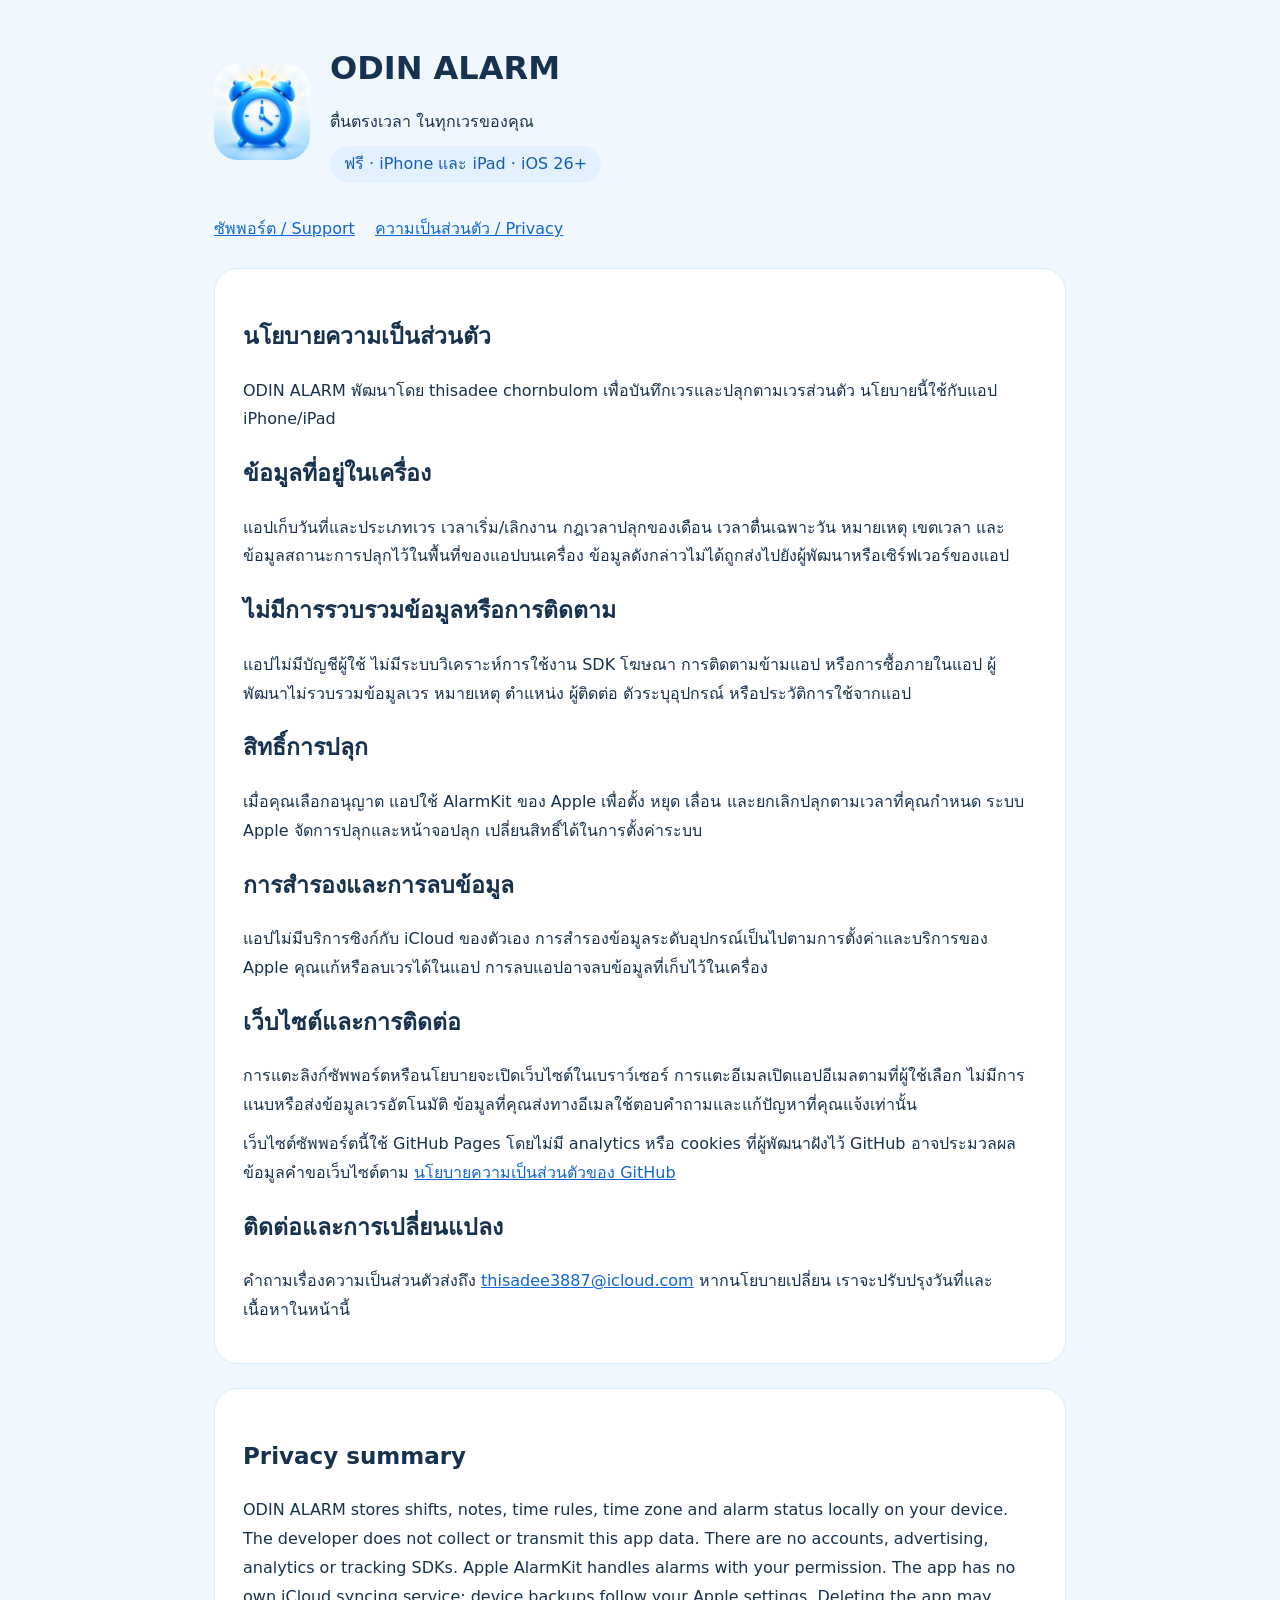
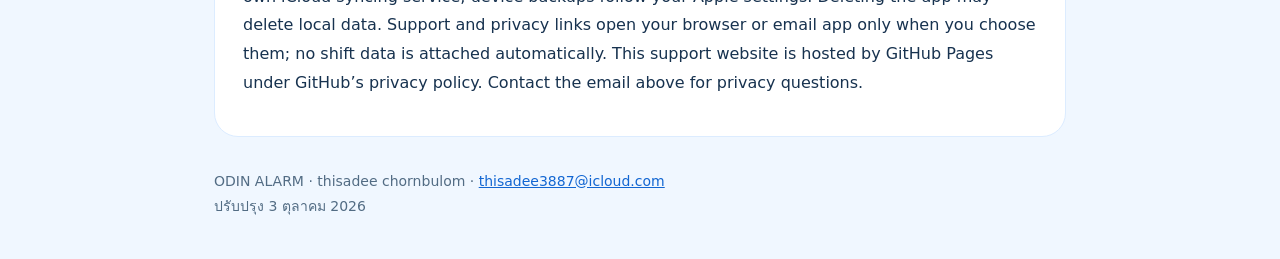
==== privacy.html @ b1038493 "Publish ODIN ALARM support and privacy policy" ====
<!doctype html><html lang="th"><head><meta charset="utf-8"><meta name="viewport" content="width=device-width,initial-scale=1"><title>ODIN ALARM — ความเป็นส่วนตัว</title><link rel="stylesheet" href="style.css"></head><body><main><header><img src="icon.png" alt="ไอคอน ODIN ALARM"><div><h1>ODIN ALARM</h1><p>ตื่นตรงเวลา ในทุกเวรของคุณ</p><span class="badge">ฟรี · iPhone และ iPad · iOS 26+</span></div></header><nav><a href="index.html">ซัพพอร์ต / Support</a><a href="privacy.html">ความเป็นส่วนตัว / Privacy</a></nav><section class="card"><h2>นโยบายความเป็นส่วนตัว</h2><p>ODIN ALARM พัฒนาโดย thisadee chornbulom เพื่อบันทึกเวรและปลุกตามเวรส่วนตัว นโยบายนี้ใช้กับแอป iPhone/iPad</p><h2>ข้อมูลที่อยู่ในเครื่อง</h2><p>แอปเก็บวันที่และประเภทเวร เวลาเริ่ม/เลิกงาน กฎเวลาปลุกของเดือน เวลาตื่นเฉพาะวัน หมายเหตุ เขตเวลา และข้อมูลสถานะการปลุกไว้ในพื้นที่ของแอปบนเครื่อง ข้อมูลดังกล่าวไม่ได้ถูกส่งไปยังผู้พัฒนาหรือเซิร์ฟเวอร์ของแอป</p><h2>ไม่มีการรวบรวมข้อมูลหรือการติดตาม</h2><p>แอปไม่มีบัญชีผู้ใช้ ไม่มีระบบวิเคราะห์การใช้งาน SDK โฆษณา การติดตามข้ามแอป หรือการซื้อภายในแอป ผู้พัฒนาไม่รวบรวมข้อมูลเวร หมายเหตุ ตำแหน่ง ผู้ติดต่อ ตัวระบุอุปกรณ์ หรือประวัติการใช้จากแอป</p><h2>สิทธิ์การปลุก</h2><p>เมื่อคุณเลือกอนุญาต แอปใช้ AlarmKit ของ Apple เพื่อตั้ง หยุด เลื่อน และยกเลิกปลุกตามเวลาที่คุณกำหนด ระบบ Apple จัดการปลุกและหน้าจอปลุก เปลี่ยนสิทธิ์ได้ในการตั้งค่าระบบ</p><h2>การสำรองและการลบข้อมูล</h2><p>แอปไม่มีบริการซิงก์กับ iCloud ของตัวเอง การสำรองข้อมูลระดับอุปกรณ์เป็นไปตามการตั้งค่าและบริการของ Apple คุณแก้หรือลบเวรได้ในแอป การลบแอปอาจลบข้อมูลที่เก็บไว้ในเครื่อง</p><h2>เว็บไซต์และการติดต่อ</h2><p>การแตะลิงก์ซัพพอร์ตหรือนโยบายจะเปิดเว็บไซต์ในเบราว์เซอร์ การแตะอีเมลเปิดแอปอีเมลตามที่ผู้ใช้เลือก ไม่มีการแนบหรือส่งข้อมูลเวรอัตโนมัติ ข้อมูลที่คุณส่งทางอีเมลใช้ตอบคำถามและแก้ปัญหาที่คุณแจ้งเท่านั้น</p><p>เว็บไซต์ซัพพอร์ตนี้ใช้ GitHub Pages โดยไม่มี analytics หรือ cookies ที่ผู้พัฒนาฝังไว้ GitHub อาจประมวลผลข้อมูลคำขอเว็บไซต์ตาม <a href="https://docs.github.com/en/site-policy/privacy-policies/github-general-privacy-statement">นโยบายความเป็นส่วนตัวของ GitHub</a></p><h2>ติดต่อและการเปลี่ยนแปลง</h2><p>คำถามเรื่องความเป็นส่วนตัวส่งถึง <a href="mailto:thisadee3887@icloud.com">thisadee3887@icloud.com</a> หากนโยบายเปลี่ยน เราจะปรับปรุงวันที่และเนื้อหาในหน้านี้</p></section><section class="card" lang="en"><h2>Privacy summary</h2><p>ODIN ALARM stores shifts, notes, time rules, time zone and alarm status locally on your device. The developer does not collect or transmit this app data. There are no accounts, advertising, analytics or tracking SDKs. Apple AlarmKit handles alarms with your permission. The app has no own iCloud syncing service; device backups follow your Apple settings. Deleting the app may delete local data. Support and privacy links open your browser or email app only when you choose them; no shift data is attached automatically. This support website is hosted by GitHub Pages under GitHub’s privacy policy. Contact the email above for privacy questions.</p></section><footer>ODIN ALARM · thisadee chornbulom · <a href="mailto:thisadee3887@icloud.com">thisadee3887@icloud.com</a><br>ปรับปรุง 3 ตุลาคม 2026</footer></main></body></html>
---- style.css ----
*{box-sizing:border-box}body{margin:0;background:#f0f7ff;color:#17324f;font-family:system-ui,-apple-system,"Noto Sans Thai",sans-serif;line-height:1.8}main{max-width:900px;margin:auto;padding:40px 24px}header{display:flex;align-items:center;gap:20px;margin-bottom:32px}header img{width:96px;border-radius:24px}h1{margin:0;font-size:32px}h2{font-size:23px}p{margin:10px 0}a{color:#1266d2}nav{display:flex;gap:20px;flex-wrap:wrap}.card{background:white;border:1px solid #dcecff;border-radius:24px;padding:28px;margin:24px 0}footer{font-size:14px;color:#526c84;margin-top:32px}.badge{display:inline-block;border-radius:20px;background:#e3f0ff;color:#155faf;padding:4px 14px}.muted{color:#526c84}@media(max-width:480px){h1{font-size:26px}header img{width:76px}.card{padding:22px}}
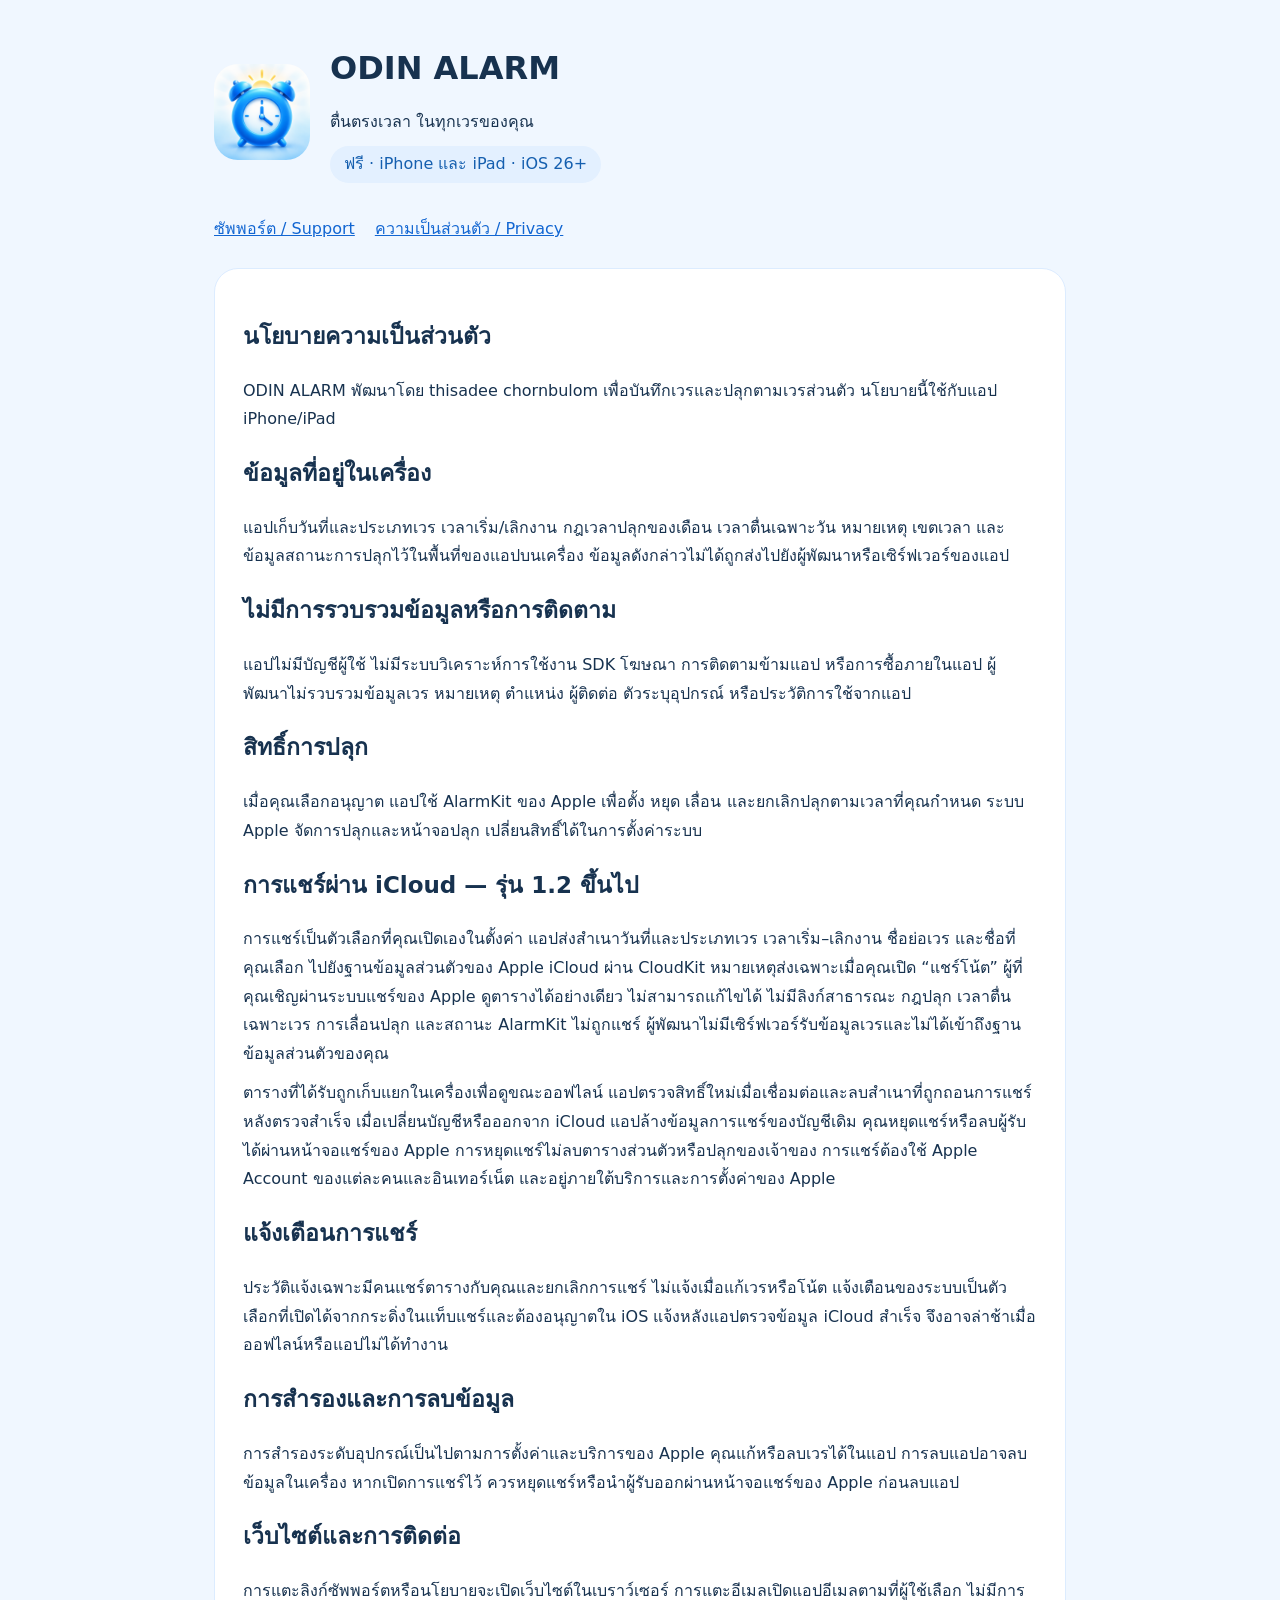
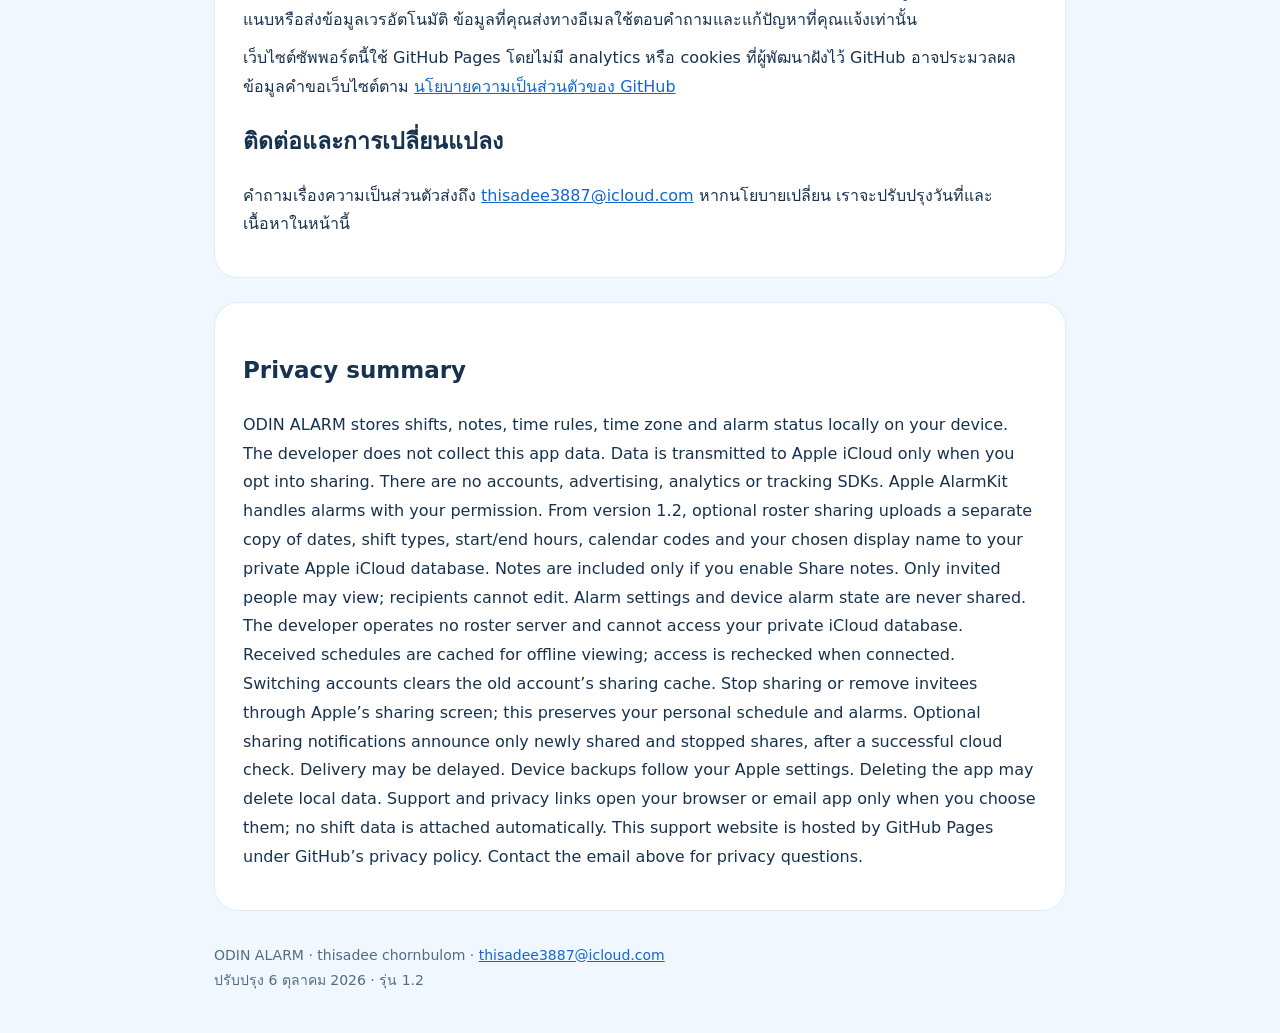
==== commit be0c65d0: "Document optional iCloud roster sharing in ODIN ALARM 1.2" ====
--- a/privacy.html
+++ b/privacy.html
@@ -1 +1 @@
-<!doctype html><html lang="th"><head><meta charset="utf-8"><meta name="viewport" content="width=device-width,initial-scale=1"><title>ODIN ALARM — ความเป็นส่วนตัว</title><link rel="stylesheet" href="style.css"></head><body><main><header><img src="icon.png" alt="ไอคอน ODIN ALARM"><div><h1>ODIN ALARM</h1><p>ตื่นตรงเวลา ในทุกเวรของคุณ</p><span class="badge">ฟรี · iPhone และ iPad · iOS 26+</span></div></header><nav><a href="index.html">ซัพพอร์ต / Support</a><a href="privacy.html">ความเป็นส่วนตัว / Privacy</a></nav><section class="card"><h2>นโยบายความเป็นส่วนตัว</h2><p>ODIN ALARM พัฒนาโดย thisadee chornbulom เพื่อบันทึกเวรและปลุกตามเวรส่วนตัว นโยบายนี้ใช้กับแอป iPhone/iPad</p><h2>ข้อมูลที่อยู่ในเครื่อง</h2><p>แอปเก็บวันที่และประเภทเวร เวลาเริ่ม/เลิกงาน กฎเวลาปลุกของเดือน เวลาตื่นเฉพาะวัน หมายเหตุ เขตเวลา และข้อมูลสถานะการปลุกไว้ในพื้นที่ของแอปบนเครื่อง ข้อมูลดังกล่าวไม่ได้ถูกส่งไปยังผู้พัฒนาหรือเซิร์ฟเวอร์ของแอป</p><h2>ไม่มีการรวบรวมข้อมูลหรือการติดตาม</h2><p>แอปไม่มีบัญชีผู้ใช้ ไม่มีระบบวิเคราะห์การใช้งาน SDK โฆษณา การติดตามข้ามแอป หรือการซื้อภายในแอป ผู้พัฒนาไม่รวบรวมข้อมูลเวร หมายเหตุ ตำแหน่ง ผู้ติดต่อ ตัวระบุอุปกรณ์ หรือประวัติการใช้จากแอป</p><h2>สิทธิ์การปลุก</h2><p>เมื่อคุณเลือกอนุญาต แอปใช้ AlarmKit ของ Apple เพื่อตั้ง หยุด เลื่อน และยกเลิกปลุกตามเวลาที่คุณกำหนด ระบบ Apple จัดการปลุกและหน้าจอปลุก เปลี่ยนสิทธิ์ได้ในการตั้งค่าระบบ</p><h2>การสำรองและการลบข้อมูล</h2><p>แอปไม่มีบริการซิงก์กับ iCloud ของตัวเอง การสำรองข้อมูลระดับอุปกรณ์เป็นไปตามการตั้งค่าและบริการของ Apple คุณแก้หรือลบเวรได้ในแอป การลบแอปอาจลบข้อมูลที่เก็บไว้ในเครื่อง</p><h2>เว็บไซต์และการติดต่อ</h2><p>การแตะลิงก์ซัพพอร์ตหรือนโยบายจะเปิดเว็บไซต์ในเบราว์เซอร์ การแตะอีเมลเปิดแอปอีเมลตามที่ผู้ใช้เลือก ไม่มีการแนบหรือส่งข้อมูลเวรอัตโนมัติ ข้อมูลที่คุณส่งทางอีเมลใช้ตอบคำถามและแก้ปัญหาที่คุณแจ้งเท่านั้น</p><p>เว็บไซต์ซัพพอร์ตนี้ใช้ GitHub Pages โดยไม่มี analytics หรือ cookies ที่ผู้พัฒนาฝังไว้ GitHub อาจประมวลผลข้อมูลคำขอเว็บไซต์ตาม <a href="https://docs.github.com/en/site-policy/privacy-policies/github-general-privacy-statement">นโยบายความเป็นส่วนตัวของ GitHub</a></p><h2>ติดต่อและการเปลี่ยนแปลง</h2><p>คำถามเรื่องความเป็นส่วนตัวส่งถึง <a href="mailto:thisadee3887@icloud.com">thisadee3887@icloud.com</a> หากนโยบายเปลี่ยน เราจะปรับปรุงวันที่และเนื้อหาในหน้านี้</p></section><section class="card" lang="en"><h2>Privacy summary</h2><p>ODIN ALARM stores shifts, notes, time rules, time zone and alarm status locally on your device. The developer does not collect or transmit this app data. There are no accounts, advertising, analytics or tracking SDKs. Apple AlarmKit handles alarms with your permission. The app has no own iCloud syncing service; device backups follow your Apple settings. Deleting the app may delete local data. Support and privacy links open your browser or email app only when you choose them; no shift data is attached automatically. This support website is hosted by GitHub Pages under GitHub’s privacy policy. Contact the email above for privacy questions.</p></section><footer>ODIN ALARM · thisadee chornbulom · <a href="mailto:thisadee3887@icloud.com">thisadee3887@icloud.com</a><br>ปรับปรุง 3 ตุลาคม 2026</footer></main></body></html>+<!doctype html><html lang="th"><head><meta charset="utf-8"><meta name="viewport" content="width=device-width,initial-scale=1"><title>ODIN ALARM — ความเป็นส่วนตัว</title><link rel="stylesheet" href="style.css"></head><body><main><header><img src="icon.png" alt="ไอคอน ODIN ALARM"><div><h1>ODIN ALARM</h1><p>ตื่นตรงเวลา ในทุกเวรของคุณ</p><span class="badge">ฟรี · iPhone และ iPad · iOS 26+</span></div></header><nav><a href="index.html">ซัพพอร์ต / Support</a><a href="privacy.html">ความเป็นส่วนตัว / Privacy</a></nav><section class="card"><h2>นโยบายความเป็นส่วนตัว</h2><p>ODIN ALARM พัฒนาโดย thisadee chornbulom เพื่อบันทึกเวรและปลุกตามเวรส่วนตัว นโยบายนี้ใช้กับแอป iPhone/iPad</p><h2>ข้อมูลที่อยู่ในเครื่อง</h2><p>แอปเก็บวันที่และประเภทเวร เวลาเริ่ม/เลิกงาน กฎเวลาปลุกของเดือน เวลาตื่นเฉพาะวัน หมายเหตุ เขตเวลา และข้อมูลสถานะการปลุกไว้ในพื้นที่ของแอปบนเครื่อง ข้อมูลดังกล่าวไม่ได้ถูกส่งไปยังผู้พัฒนาหรือเซิร์ฟเวอร์ของแอป</p><h2>ไม่มีการรวบรวมข้อมูลหรือการติดตาม</h2><p>แอปไม่มีบัญชีผู้ใช้ ไม่มีระบบวิเคราะห์การใช้งาน SDK โฆษณา การติดตามข้ามแอป หรือการซื้อภายในแอป ผู้พัฒนาไม่รวบรวมข้อมูลเวร หมายเหตุ ตำแหน่ง ผู้ติดต่อ ตัวระบุอุปกรณ์ หรือประวัติการใช้จากแอป</p><h2>สิทธิ์การปลุก</h2><p>เมื่อคุณเลือกอนุญาต แอปใช้ AlarmKit ของ Apple เพื่อตั้ง หยุด เลื่อน และยกเลิกปลุกตามเวลาที่คุณกำหนด ระบบ Apple จัดการปลุกและหน้าจอปลุก เปลี่ยนสิทธิ์ได้ในการตั้งค่าระบบ</p><h2>การแชร์ผ่าน iCloud — รุ่น 1.2 ขึ้นไป</h2><p>การแชร์เป็นตัวเลือกที่คุณเปิดเองในตั้งค่า แอปส่งสำเนาวันที่และประเภทเวร เวลาเริ่ม–เลิกงาน ชื่อย่อเวร และชื่อที่คุณเลือก ไปยังฐานข้อมูลส่วนตัวของ Apple iCloud ผ่าน CloudKit หมายเหตุส่งเฉพาะเมื่อคุณเปิด “แชร์โน้ต” ผู้ที่คุณเชิญผ่านระบบแชร์ของ Apple ดูตารางได้อย่างเดียว ไม่สามารถแก้ไขได้ ไม่มีลิงก์สาธารณะ กฎปลุก เวลาตื่นเฉพาะเวร การเลื่อนปลุก และสถานะ AlarmKit ไม่ถูกแชร์ ผู้พัฒนาไม่มีเซิร์ฟเวอร์รับข้อมูลเวรและไม่ได้เข้าถึงฐานข้อมูลส่วนตัวของคุณ</p><p>ตารางที่ได้รับถูกเก็บแยกในเครื่องเพื่อดูขณะออฟไลน์ แอปตรวจสิทธิ์ใหม่เมื่อเชื่อมต่อและลบสำเนาที่ถูกถอนการแชร์หลังตรวจสำเร็จ เมื่อเปลี่ยนบัญชีหรือออกจาก iCloud แอปล้างข้อมูลการแชร์ของบัญชีเดิม คุณหยุดแชร์หรือลบผู้รับได้ผ่านหน้าจอแชร์ของ Apple การหยุดแชร์ไม่ลบตารางส่วนตัวหรือปลุกของเจ้าของ การแชร์ต้องใช้ Apple Account ของแต่ละคนและอินเทอร์เน็ต และอยู่ภายใต้บริการและการตั้งค่าของ Apple</p><h2>แจ้งเตือนการแชร์</h2><p>ประวัติแจ้งเฉพาะมีคนแชร์ตารางกับคุณและยกเลิกการแชร์ ไม่แจ้งเมื่อแก้เวรหรือโน้ต แจ้งเตือนของระบบเป็นตัวเลือกที่เปิดได้จากกระดิ่งในแท็บแชร์และต้องอนุญาตใน iOS แจ้งหลังแอปตรวจข้อมูล iCloud สำเร็จ จึงอาจล่าช้าเมื่อออฟไลน์หรือแอปไม่ได้ทำงาน</p><h2>การสำรองและการลบข้อมูล</h2><p>การสำรองระดับอุปกรณ์เป็นไปตามการตั้งค่าและบริการของ Apple คุณแก้หรือลบเวรได้ในแอป การลบแอปอาจลบข้อมูลในเครื่อง หากเปิดการแชร์ไว้ ควรหยุดแชร์หรือนำผู้รับออกผ่านหน้าจอแชร์ของ Apple ก่อนลบแอป</p><h2>เว็บไซต์และการติดต่อ</h2><p>การแตะลิงก์ซัพพอร์ตหรือนโยบายจะเปิดเว็บไซต์ในเบราว์เซอร์ การแตะอีเมลเปิดแอปอีเมลตามที่ผู้ใช้เลือก ไม่มีการแนบหรือส่งข้อมูลเวรอัตโนมัติ ข้อมูลที่คุณส่งทางอีเมลใช้ตอบคำถามและแก้ปัญหาที่คุณแจ้งเท่านั้น</p><p>เว็บไซต์ซัพพอร์ตนี้ใช้ GitHub Pages โดยไม่มี analytics หรือ cookies ที่ผู้พัฒนาฝังไว้ GitHub อาจประมวลผลข้อมูลคำขอเว็บไซต์ตาม <a href="https://docs.github.com/en/site-policy/privacy-policies/github-general-privacy-statement">นโยบายความเป็นส่วนตัวของ GitHub</a></p><h2>ติดต่อและการเปลี่ยนแปลง</h2><p>คำถามเรื่องความเป็นส่วนตัวส่งถึง <a href="mailto:thisadee3887@icloud.com">thisadee3887@icloud.com</a> หากนโยบายเปลี่ยน เราจะปรับปรุงวันที่และเนื้อหาในหน้านี้</p></section><section class="card" lang="en"><h2>Privacy summary</h2><p>ODIN ALARM stores shifts, notes, time rules, time zone and alarm status locally on your device. The developer does not collect this app data. Data is transmitted to Apple iCloud only when you opt into sharing. There are no accounts, advertising, analytics or tracking SDKs. Apple AlarmKit handles alarms with your permission. From version 1.2, optional roster sharing uploads a separate copy of dates, shift types, start/end hours, calendar codes and your chosen display name to your private Apple iCloud database. Notes are included only if you enable Share notes. Only invited people may view; recipients cannot edit. Alarm settings and device alarm state are never shared. The developer operates no roster server and cannot access your private iCloud database. Received schedules are cached for offline viewing; access is rechecked when connected. Switching accounts clears the old account’s sharing cache. Stop sharing or remove invitees through Apple’s sharing screen; this preserves your personal schedule and alarms. Optional sharing notifications announce only newly shared and stopped shares, after a successful cloud check. Delivery may be delayed. Device backups follow your Apple settings. Deleting the app may delete local data. Support and privacy links open your browser or email app only when you choose them; no shift data is attached automatically. This support website is hosted by GitHub Pages under GitHub’s privacy policy. Contact the email above for privacy questions.</p></section><footer>ODIN ALARM · thisadee chornbulom · <a href="mailto:thisadee3887@icloud.com">thisadee3887@icloud.com</a><br>ปรับปรุง 6 ตุลาคม 2026 · รุ่น 1.2</footer></main></body></html>
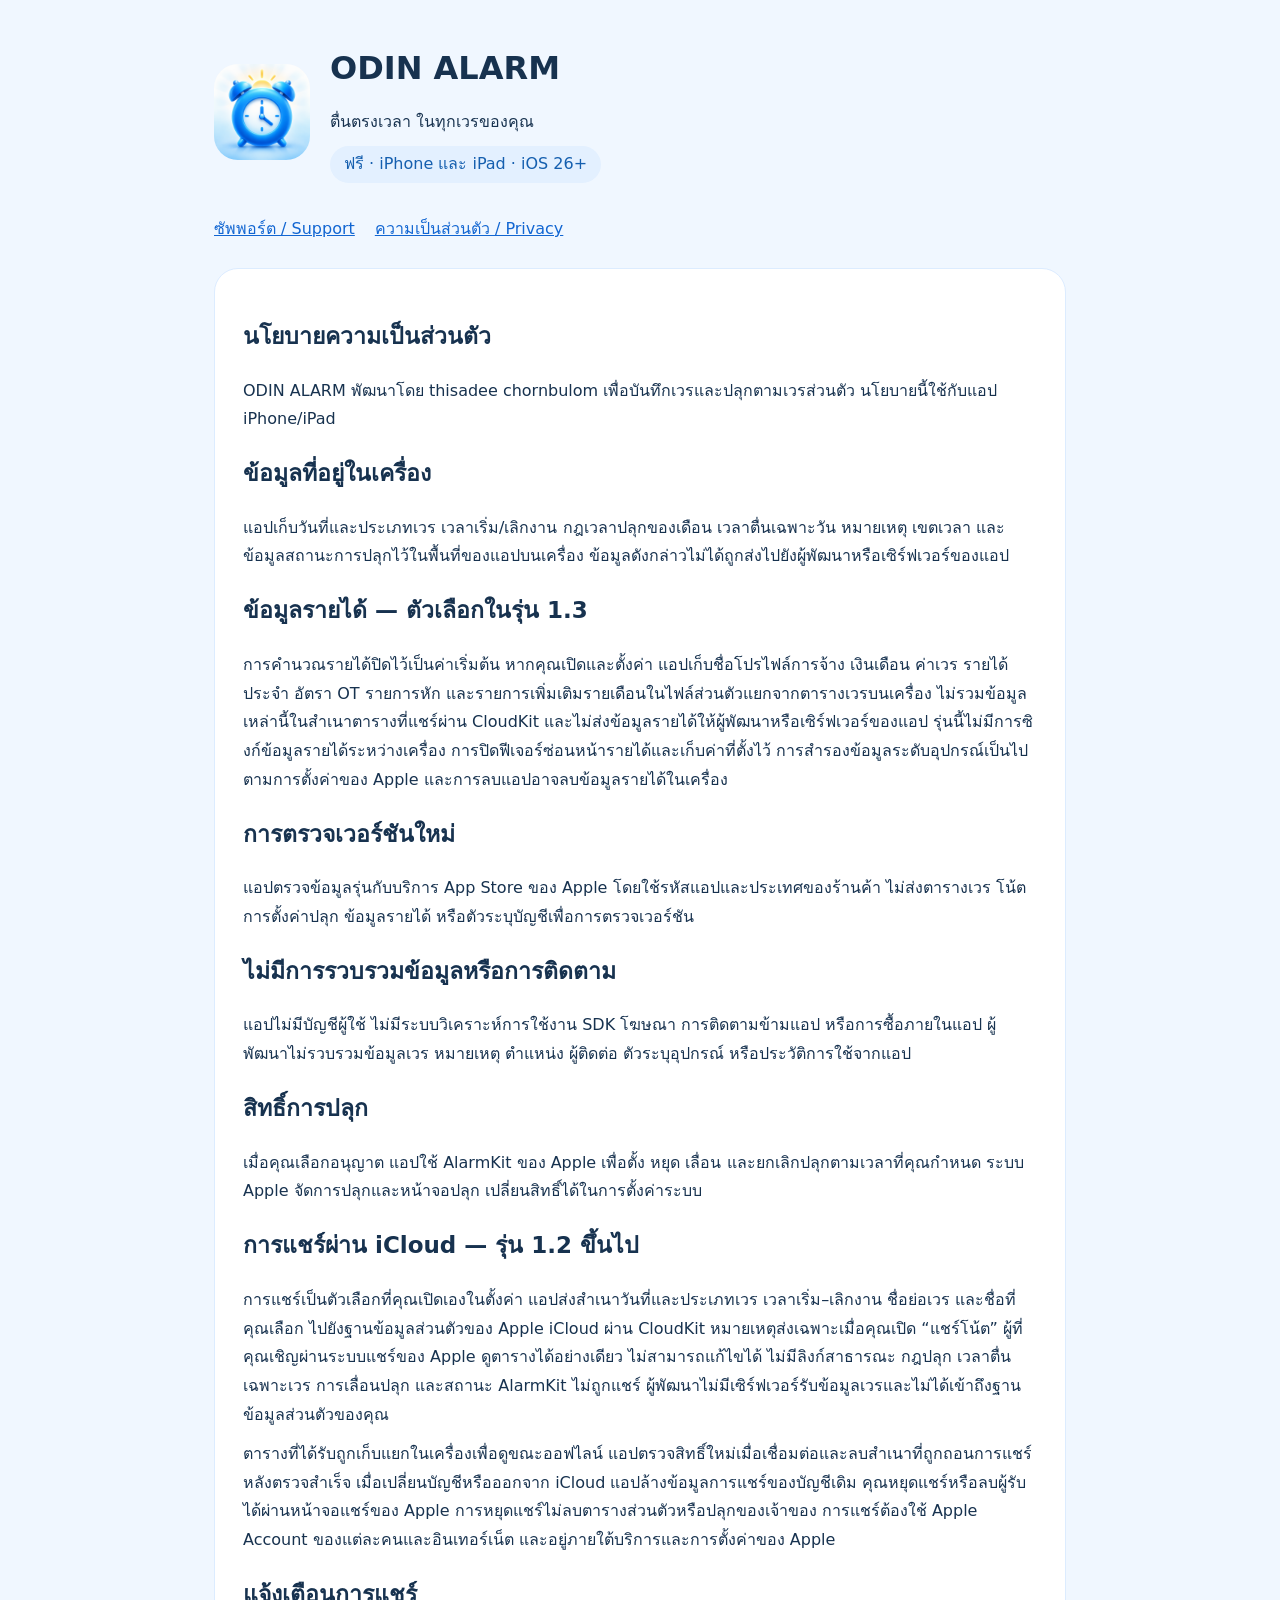
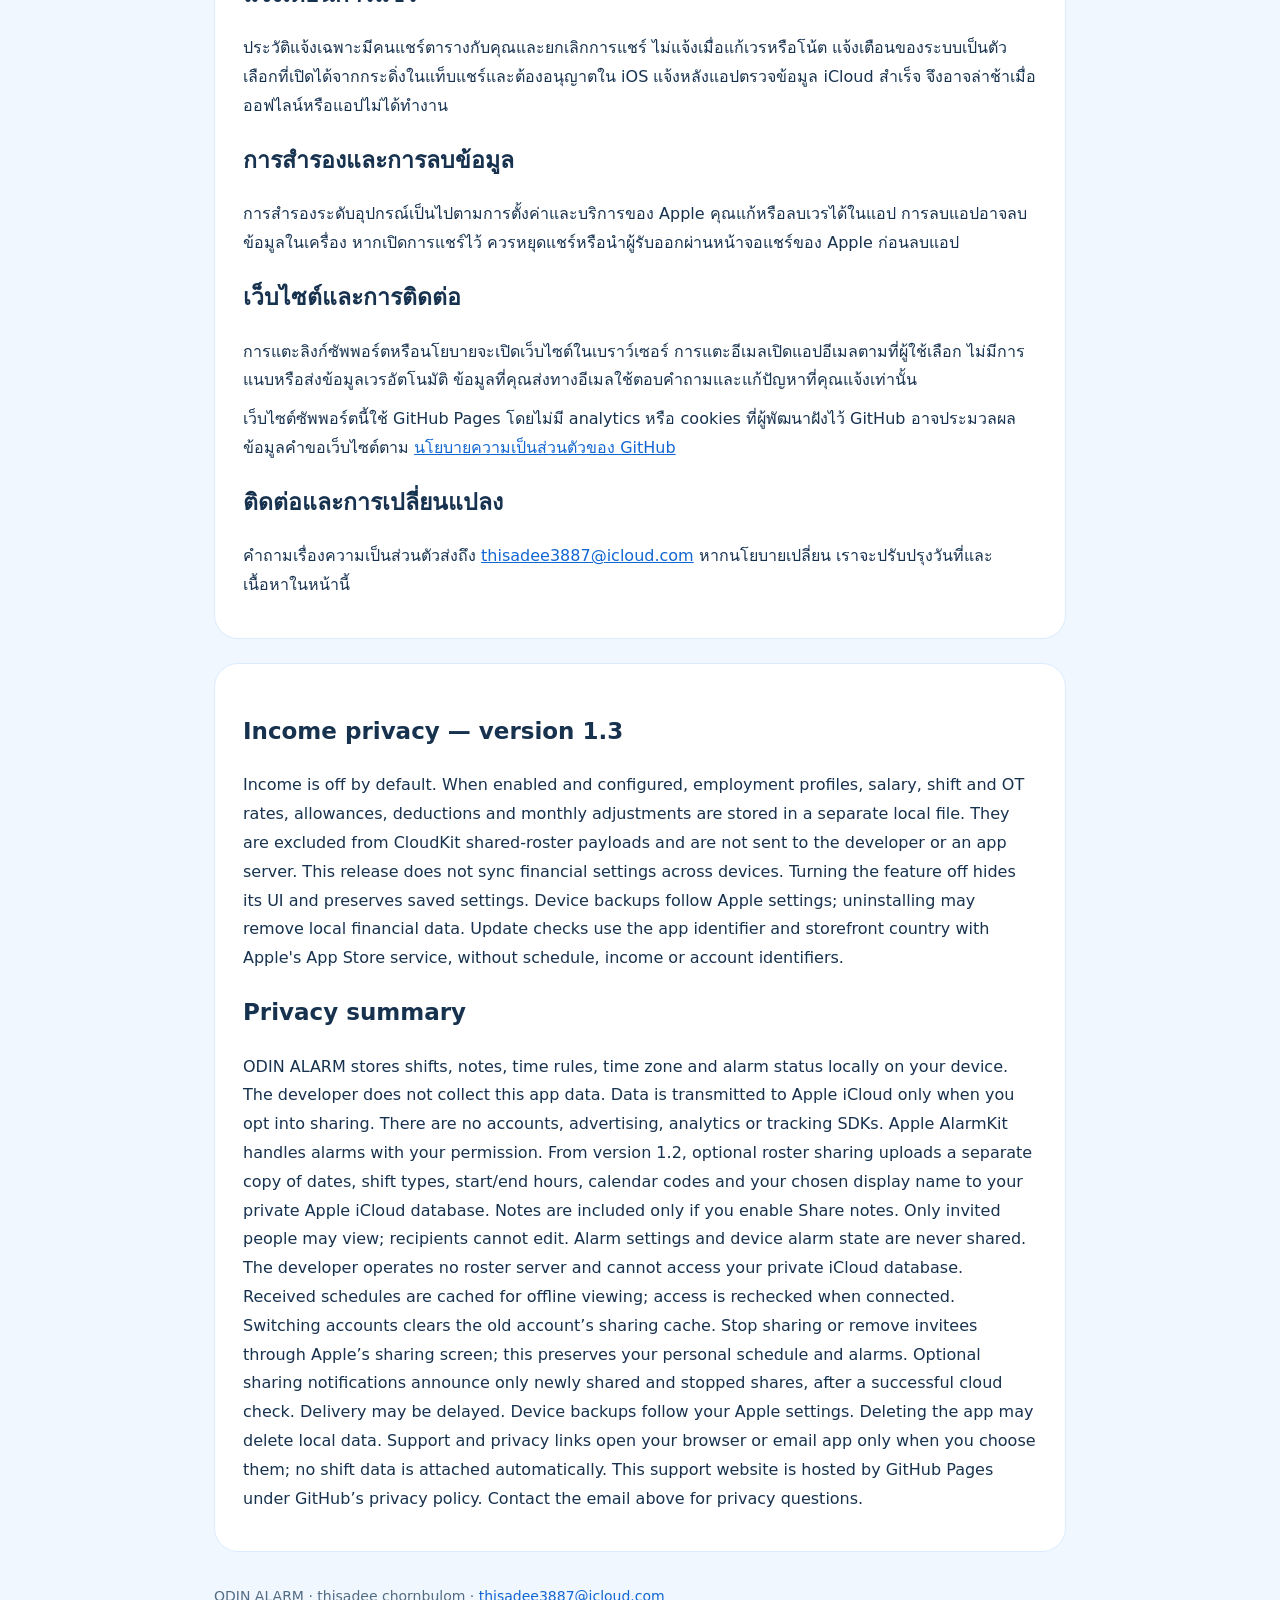
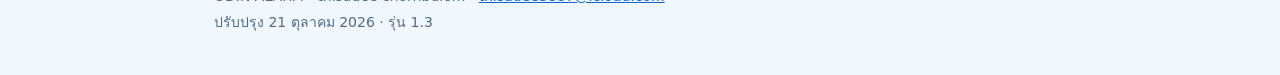
==== commit d4e4f1d8: "Document optional local income setup and privacy for 1.3" ====
--- a/privacy.html
+++ b/privacy.html
@@ -1 +1 @@
-<!doctype html><html lang="th"><head><meta charset="utf-8"><meta name="viewport" content="width=device-width,initial-scale=1"><title>ODIN ALARM — ความเป็นส่วนตัว</title><link rel="stylesheet" href="style.css"></head><body><main><header><img src="icon.png" alt="ไอคอน ODIN ALARM"><div><h1>ODIN ALARM</h1><p>ตื่นตรงเวลา ในทุกเวรของคุณ</p><span class="badge">ฟรี · iPhone และ iPad · iOS 26+</span></div></header><nav><a href="index.html">ซัพพอร์ต / Support</a><a href="privacy.html">ความเป็นส่วนตัว / Privacy</a></nav><section class="card"><h2>นโยบายความเป็นส่วนตัว</h2><p>ODIN ALARM พัฒนาโดย thisadee chornbulom เพื่อบันทึกเวรและปลุกตามเวรส่วนตัว นโยบายนี้ใช้กับแอป iPhone/iPad</p><h2>ข้อมูลที่อยู่ในเครื่อง</h2><p>แอปเก็บวันที่และประเภทเวร เวลาเริ่ม/เลิกงาน กฎเวลาปลุกของเดือน เวลาตื่นเฉพาะวัน หมายเหตุ เขตเวลา และข้อมูลสถานะการปลุกไว้ในพื้นที่ของแอปบนเครื่อง ข้อมูลดังกล่าวไม่ได้ถูกส่งไปยังผู้พัฒนาหรือเซิร์ฟเวอร์ของแอป</p><h2>ไม่มีการรวบรวมข้อมูลหรือการติดตาม</h2><p>แอปไม่มีบัญชีผู้ใช้ ไม่มีระบบวิเคราะห์การใช้งาน SDK โฆษณา การติดตามข้ามแอป หรือการซื้อภายในแอป ผู้พัฒนาไม่รวบรวมข้อมูลเวร หมายเหตุ ตำแหน่ง ผู้ติดต่อ ตัวระบุอุปกรณ์ หรือประวัติการใช้จากแอป</p><h2>สิทธิ์การปลุก</h2><p>เมื่อคุณเลือกอนุญาต แอปใช้ AlarmKit ของ Apple เพื่อตั้ง หยุด เลื่อน และยกเลิกปลุกตามเวลาที่คุณกำหนด ระบบ Apple จัดการปลุกและหน้าจอปลุก เปลี่ยนสิทธิ์ได้ในการตั้งค่าระบบ</p><h2>การแชร์ผ่าน iCloud — รุ่น 1.2 ขึ้นไป</h2><p>การแชร์เป็นตัวเลือกที่คุณเปิดเองในตั้งค่า แอปส่งสำเนาวันที่และประเภทเวร เวลาเริ่ม–เลิกงาน ชื่อย่อเวร และชื่อที่คุณเลือก ไปยังฐานข้อมูลส่วนตัวของ Apple iCloud ผ่าน CloudKit หมายเหตุส่งเฉพาะเมื่อคุณเปิด “แชร์โน้ต” ผู้ที่คุณเชิญผ่านระบบแชร์ของ Apple ดูตารางได้อย่างเดียว ไม่สามารถแก้ไขได้ ไม่มีลิงก์สาธารณะ กฎปลุก เวลาตื่นเฉพาะเวร การเลื่อนปลุก และสถานะ AlarmKit ไม่ถูกแชร์ ผู้พัฒนาไม่มีเซิร์ฟเวอร์รับข้อมูลเวรและไม่ได้เข้าถึงฐานข้อมูลส่วนตัวของคุณ</p><p>ตารางที่ได้รับถูกเก็บแยกในเครื่องเพื่อดูขณะออฟไลน์ แอปตรวจสิทธิ์ใหม่เมื่อเชื่อมต่อและลบสำเนาที่ถูกถอนการแชร์หลังตรวจสำเร็จ เมื่อเปลี่ยนบัญชีหรือออกจาก iCloud แอปล้างข้อมูลการแชร์ของบัญชีเดิม คุณหยุดแชร์หรือลบผู้รับได้ผ่านหน้าจอแชร์ของ Apple การหยุดแชร์ไม่ลบตารางส่วนตัวหรือปลุกของเจ้าของ การแชร์ต้องใช้ Apple Account ของแต่ละคนและอินเทอร์เน็ต และอยู่ภายใต้บริการและการตั้งค่าของ Apple</p><h2>แจ้งเตือนการแชร์</h2><p>ประวัติแจ้งเฉพาะมีคนแชร์ตารางกับคุณและยกเลิกการแชร์ ไม่แจ้งเมื่อแก้เวรหรือโน้ต แจ้งเตือนของระบบเป็นตัวเลือกที่เปิดได้จากกระดิ่งในแท็บแชร์และต้องอนุญาตใน iOS แจ้งหลังแอปตรวจข้อมูล iCloud สำเร็จ จึงอาจล่าช้าเมื่อออฟไลน์หรือแอปไม่ได้ทำงาน</p><h2>การสำรองและการลบข้อมูล</h2><p>การสำรองระดับอุปกรณ์เป็นไปตามการตั้งค่าและบริการของ Apple คุณแก้หรือลบเวรได้ในแอป การลบแอปอาจลบข้อมูลในเครื่อง หากเปิดการแชร์ไว้ ควรหยุดแชร์หรือนำผู้รับออกผ่านหน้าจอแชร์ของ Apple ก่อนลบแอป</p><h2>เว็บไซต์และการติดต่อ</h2><p>การแตะลิงก์ซัพพอร์ตหรือนโยบายจะเปิดเว็บไซต์ในเบราว์เซอร์ การแตะอีเมลเปิดแอปอีเมลตามที่ผู้ใช้เลือก ไม่มีการแนบหรือส่งข้อมูลเวรอัตโนมัติ ข้อมูลที่คุณส่งทางอีเมลใช้ตอบคำถามและแก้ปัญหาที่คุณแจ้งเท่านั้น</p><p>เว็บไซต์ซัพพอร์ตนี้ใช้ GitHub Pages โดยไม่มี analytics หรือ cookies ที่ผู้พัฒนาฝังไว้ GitHub อาจประมวลผลข้อมูลคำขอเว็บไซต์ตาม <a href="https://docs.github.com/en/site-policy/privacy-policies/github-general-privacy-statement">นโยบายความเป็นส่วนตัวของ GitHub</a></p><h2>ติดต่อและการเปลี่ยนแปลง</h2><p>คำถามเรื่องความเป็นส่วนตัวส่งถึง <a href="mailto:thisadee3887@icloud.com">thisadee3887@icloud.com</a> หากนโยบายเปลี่ยน เราจะปรับปรุงวันที่และเนื้อหาในหน้านี้</p></section><section class="card" lang="en"><h2>Privacy summary</h2><p>ODIN ALARM stores shifts, notes, time rules, time zone and alarm status locally on your device. The developer does not collect this app data. Data is transmitted to Apple iCloud only when you opt into sharing. There are no accounts, advertising, analytics or tracking SDKs. Apple AlarmKit handles alarms with your permission. From version 1.2, optional roster sharing uploads a separate copy of dates, shift types, start/end hours, calendar codes and your chosen display name to your private Apple iCloud database. Notes are included only if you enable Share notes. Only invited people may view; recipients cannot edit. Alarm settings and device alarm state are never shared. The developer operates no roster server and cannot access your private iCloud database. Received schedules are cached for offline viewing; access is rechecked when connected. Switching accounts clears the old account’s sharing cache. Stop sharing or remove invitees through Apple’s sharing screen; this preserves your personal schedule and alarms. Optional sharing notifications announce only newly shared and stopped shares, after a successful cloud check. Delivery may be delayed. Device backups follow your Apple settings. Deleting the app may delete local data. Support and privacy links open your browser or email app only when you choose them; no shift data is attached automatically. This support website is hosted by GitHub Pages under GitHub’s privacy policy. Contact the email above for privacy questions.</p></section><footer>ODIN ALARM · thisadee chornbulom · <a href="mailto:thisadee3887@icloud.com">thisadee3887@icloud.com</a><br>ปรับปรุง 6 ตุลาคม 2026 · รุ่น 1.2</footer></main></body></html>+<!doctype html><html lang="th"><head><meta charset="utf-8"><meta name="viewport" content="width=device-width,initial-scale=1"><title>ODIN ALARM — ความเป็นส่วนตัว</title><link rel="stylesheet" href="style.css"></head><body><main><header><img src="icon.png" alt="ไอคอน ODIN ALARM"><div><h1>ODIN ALARM</h1><p>ตื่นตรงเวลา ในทุกเวรของคุณ</p><span class="badge">ฟรี · iPhone และ iPad · iOS 26+</span></div></header><nav><a href="index.html">ซัพพอร์ต / Support</a><a href="privacy.html">ความเป็นส่วนตัว / Privacy</a></nav><section class="card"><h2>นโยบายความเป็นส่วนตัว</h2><p>ODIN ALARM พัฒนาโดย thisadee chornbulom เพื่อบันทึกเวรและปลุกตามเวรส่วนตัว นโยบายนี้ใช้กับแอป iPhone/iPad</p><h2>ข้อมูลที่อยู่ในเครื่อง</h2><p>แอปเก็บวันที่และประเภทเวร เวลาเริ่ม/เลิกงาน กฎเวลาปลุกของเดือน เวลาตื่นเฉพาะวัน หมายเหตุ เขตเวลา และข้อมูลสถานะการปลุกไว้ในพื้นที่ของแอปบนเครื่อง ข้อมูลดังกล่าวไม่ได้ถูกส่งไปยังผู้พัฒนาหรือเซิร์ฟเวอร์ของแอป</p><h2>ข้อมูลรายได้ — ตัวเลือกในรุ่น 1.3</h2><p>การคำนวณรายได้ปิดไว้เป็นค่าเริ่มต้น หากคุณเปิดและตั้งค่า แอปเก็บชื่อโปรไฟล์การจ้าง เงินเดือน ค่าเวร รายได้ประจำ อัตรา OT รายการหัก และรายการเพิ่มเติมรายเดือนในไฟล์ส่วนตัวแยกจากตารางเวรบนเครื่อง ไม่รวมข้อมูลเหล่านี้ในสำเนาตารางที่แชร์ผ่าน CloudKit และไม่ส่งข้อมูลรายได้ให้ผู้พัฒนาหรือเซิร์ฟเวอร์ของแอป รุ่นนี้ไม่มีการซิงก์ข้อมูลรายได้ระหว่างเครื่อง การปิดฟีเจอร์ซ่อนหน้ารายได้และเก็บค่าที่ตั้งไว้ การสำรองข้อมูลระดับอุปกรณ์เป็นไปตามการตั้งค่าของ Apple และการลบแอปอาจลบข้อมูลรายได้ในเครื่อง</p><h2>การตรวจเวอร์ชันใหม่</h2><p>แอปตรวจข้อมูลรุ่นกับบริการ App Store ของ Apple โดยใช้รหัสแอปและประเทศของร้านค้า ไม่ส่งตารางเวร โน้ต การตั้งค่าปลุก ข้อมูลรายได้ หรือตัวระบุบัญชีเพื่อการตรวจเวอร์ชัน</p><h2>ไม่มีการรวบรวมข้อมูลหรือการติดตาม</h2><p>แอปไม่มีบัญชีผู้ใช้ ไม่มีระบบวิเคราะห์การใช้งาน SDK โฆษณา การติดตามข้ามแอป หรือการซื้อภายในแอป ผู้พัฒนาไม่รวบรวมข้อมูลเวร หมายเหตุ ตำแหน่ง ผู้ติดต่อ ตัวระบุอุปกรณ์ หรือประวัติการใช้จากแอป</p><h2>สิทธิ์การปลุก</h2><p>เมื่อคุณเลือกอนุญาต แอปใช้ AlarmKit ของ Apple เพื่อตั้ง หยุด เลื่อน และยกเลิกปลุกตามเวลาที่คุณกำหนด ระบบ Apple จัดการปลุกและหน้าจอปลุก เปลี่ยนสิทธิ์ได้ในการตั้งค่าระบบ</p><h2>การแชร์ผ่าน iCloud — รุ่น 1.2 ขึ้นไป</h2><p>การแชร์เป็นตัวเลือกที่คุณเปิดเองในตั้งค่า แอปส่งสำเนาวันที่และประเภทเวร เวลาเริ่ม–เลิกงาน ชื่อย่อเวร และชื่อที่คุณเลือก ไปยังฐานข้อมูลส่วนตัวของ Apple iCloud ผ่าน CloudKit หมายเหตุส่งเฉพาะเมื่อคุณเปิด “แชร์โน้ต” ผู้ที่คุณเชิญผ่านระบบแชร์ของ Apple ดูตารางได้อย่างเดียว ไม่สามารถแก้ไขได้ ไม่มีลิงก์สาธารณะ กฎปลุก เวลาตื่นเฉพาะเวร การเลื่อนปลุก และสถานะ AlarmKit ไม่ถูกแชร์ ผู้พัฒนาไม่มีเซิร์ฟเวอร์รับข้อมูลเวรและไม่ได้เข้าถึงฐานข้อมูลส่วนตัวของคุณ</p><p>ตารางที่ได้รับถูกเก็บแยกในเครื่องเพื่อดูขณะออฟไลน์ แอปตรวจสิทธิ์ใหม่เมื่อเชื่อมต่อและลบสำเนาที่ถูกถอนการแชร์หลังตรวจสำเร็จ เมื่อเปลี่ยนบัญชีหรือออกจาก iCloud แอปล้างข้อมูลการแชร์ของบัญชีเดิม คุณหยุดแชร์หรือลบผู้รับได้ผ่านหน้าจอแชร์ของ Apple การหยุดแชร์ไม่ลบตารางส่วนตัวหรือปลุกของเจ้าของ การแชร์ต้องใช้ Apple Account ของแต่ละคนและอินเทอร์เน็ต และอยู่ภายใต้บริการและการตั้งค่าของ Apple</p><h2>แจ้งเตือนการแชร์</h2><p>ประวัติแจ้งเฉพาะมีคนแชร์ตารางกับคุณและยกเลิกการแชร์ ไม่แจ้งเมื่อแก้เวรหรือโน้ต แจ้งเตือนของระบบเป็นตัวเลือกที่เปิดได้จากกระดิ่งในแท็บแชร์และต้องอนุญาตใน iOS แจ้งหลังแอปตรวจข้อมูล iCloud สำเร็จ จึงอาจล่าช้าเมื่อออฟไลน์หรือแอปไม่ได้ทำงาน</p><h2>การสำรองและการลบข้อมูล</h2><p>การสำรองระดับอุปกรณ์เป็นไปตามการตั้งค่าและบริการของ Apple คุณแก้หรือลบเวรได้ในแอป การลบแอปอาจลบข้อมูลในเครื่อง หากเปิดการแชร์ไว้ ควรหยุดแชร์หรือนำผู้รับออกผ่านหน้าจอแชร์ของ Apple ก่อนลบแอป</p><h2>เว็บไซต์และการติดต่อ</h2><p>การแตะลิงก์ซัพพอร์ตหรือนโยบายจะเปิดเว็บไซต์ในเบราว์เซอร์ การแตะอีเมลเปิดแอปอีเมลตามที่ผู้ใช้เลือก ไม่มีการแนบหรือส่งข้อมูลเวรอัตโนมัติ ข้อมูลที่คุณส่งทางอีเมลใช้ตอบคำถามและแก้ปัญหาที่คุณแจ้งเท่านั้น</p><p>เว็บไซต์ซัพพอร์ตนี้ใช้ GitHub Pages โดยไม่มี analytics หรือ cookies ที่ผู้พัฒนาฝังไว้ GitHub อาจประมวลผลข้อมูลคำขอเว็บไซต์ตาม <a href="https://docs.github.com/en/site-policy/privacy-policies/github-general-privacy-statement">นโยบายความเป็นส่วนตัวของ GitHub</a></p><h2>ติดต่อและการเปลี่ยนแปลง</h2><p>คำถามเรื่องความเป็นส่วนตัวส่งถึง <a href="mailto:thisadee3887@icloud.com">thisadee3887@icloud.com</a> หากนโยบายเปลี่ยน เราจะปรับปรุงวันที่และเนื้อหาในหน้านี้</p></section><section class="card" lang="en"><h2>Income privacy — version 1.3</h2><p>Income is off by default. When enabled and configured, employment profiles, salary, shift and OT rates, allowances, deductions and monthly adjustments are stored in a separate local file. They are excluded from CloudKit shared-roster payloads and are not sent to the developer or an app server. This release does not sync financial settings across devices. Turning the feature off hides its UI and preserves saved settings. Device backups follow Apple settings; uninstalling may remove local financial data. Update checks use the app identifier and storefront country with Apple's App Store service, without schedule, income or account identifiers.</p><h2>Privacy summary</h2><p>ODIN ALARM stores shifts, notes, time rules, time zone and alarm status locally on your device. The developer does not collect this app data. Data is transmitted to Apple iCloud only when you opt into sharing. There are no accounts, advertising, analytics or tracking SDKs. Apple AlarmKit handles alarms with your permission. From version 1.2, optional roster sharing uploads a separate copy of dates, shift types, start/end hours, calendar codes and your chosen display name to your private Apple iCloud database. Notes are included only if you enable Share notes. Only invited people may view; recipients cannot edit. Alarm settings and device alarm state are never shared. The developer operates no roster server and cannot access your private iCloud database. Received schedules are cached for offline viewing; access is rechecked when connected. Switching accounts clears the old account’s sharing cache. Stop sharing or remove invitees through Apple’s sharing screen; this preserves your personal schedule and alarms. Optional sharing notifications announce only newly shared and stopped shares, after a successful cloud check. Delivery may be delayed. Device backups follow your Apple settings. Deleting the app may delete local data. Support and privacy links open your browser or email app only when you choose them; no shift data is attached automatically. This support website is hosted by GitHub Pages under GitHub’s privacy policy. Contact the email above for privacy questions.</p></section><footer>ODIN ALARM · thisadee chornbulom · <a href="mailto:thisadee3887@icloud.com">thisadee3887@icloud.com</a><br>ปรับปรุง 21 ตุลาคม 2026 · รุ่น 1.3</footer></main></body></html>
